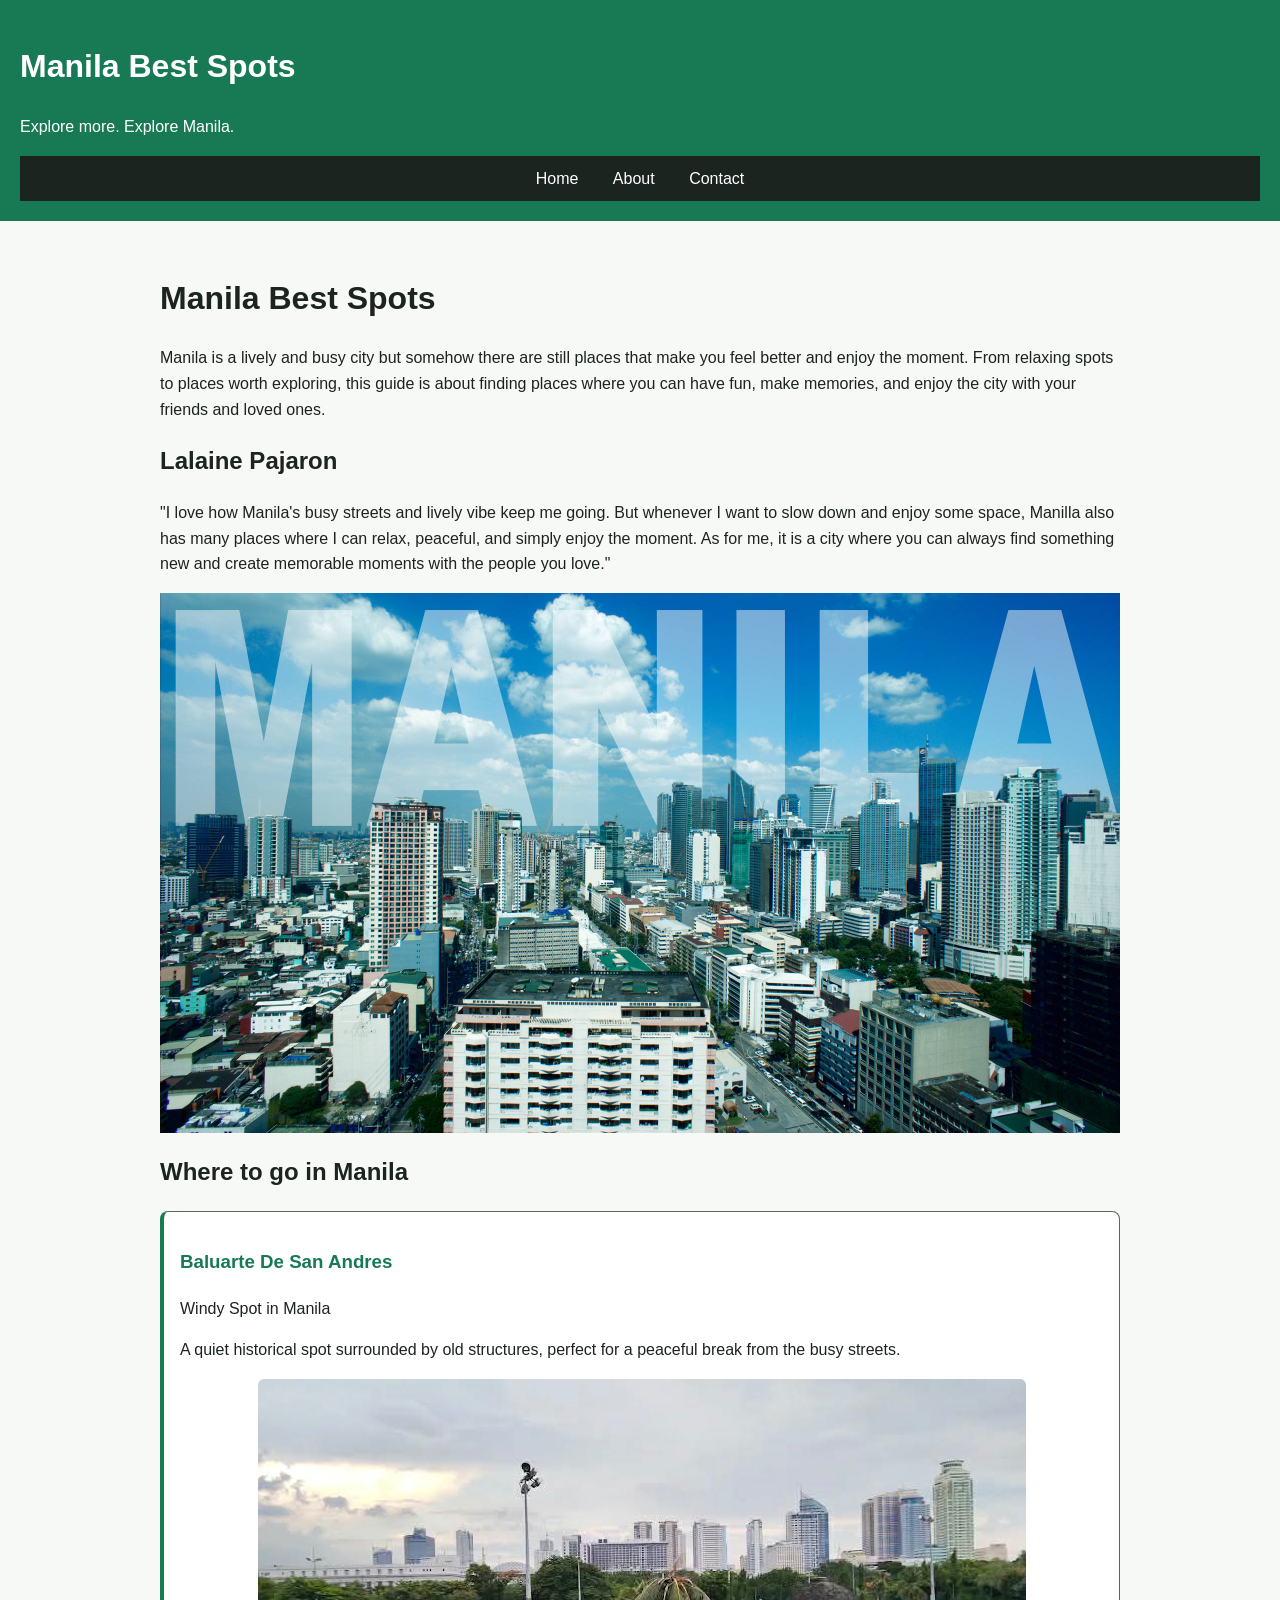
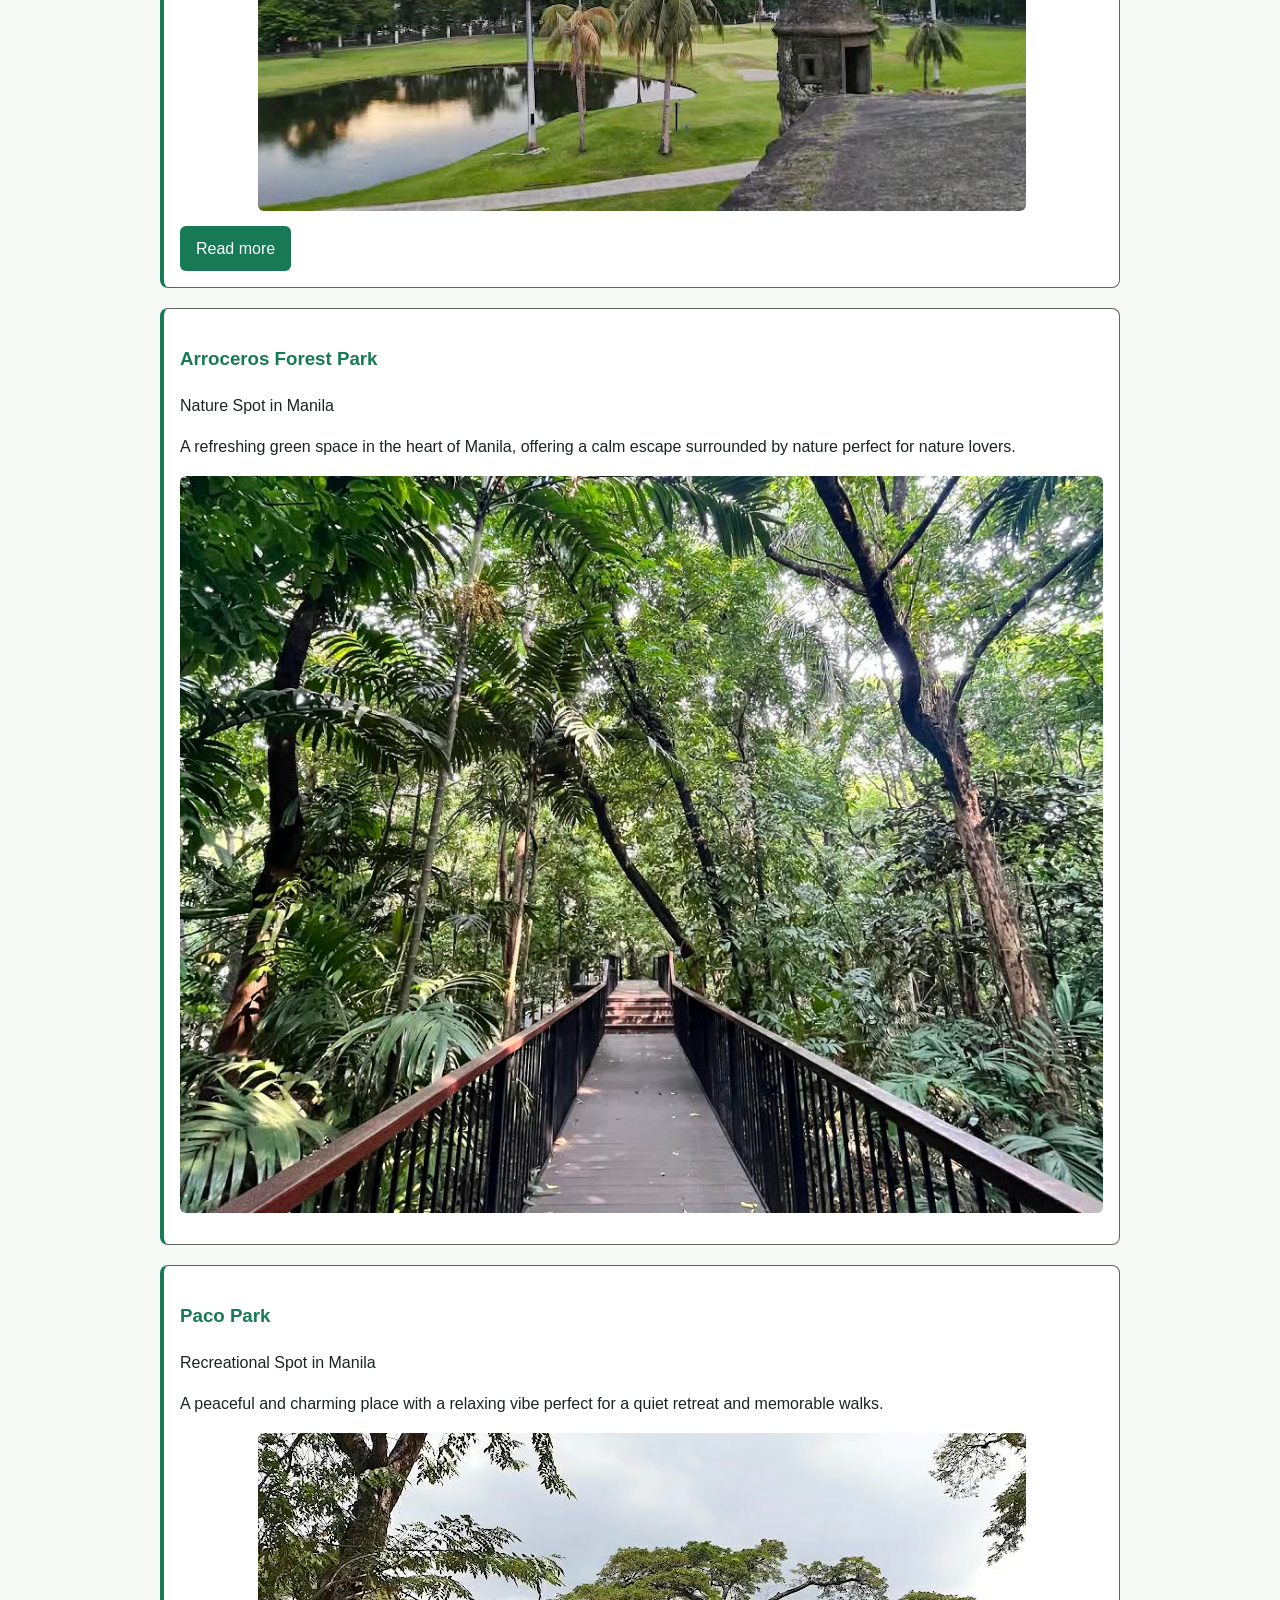
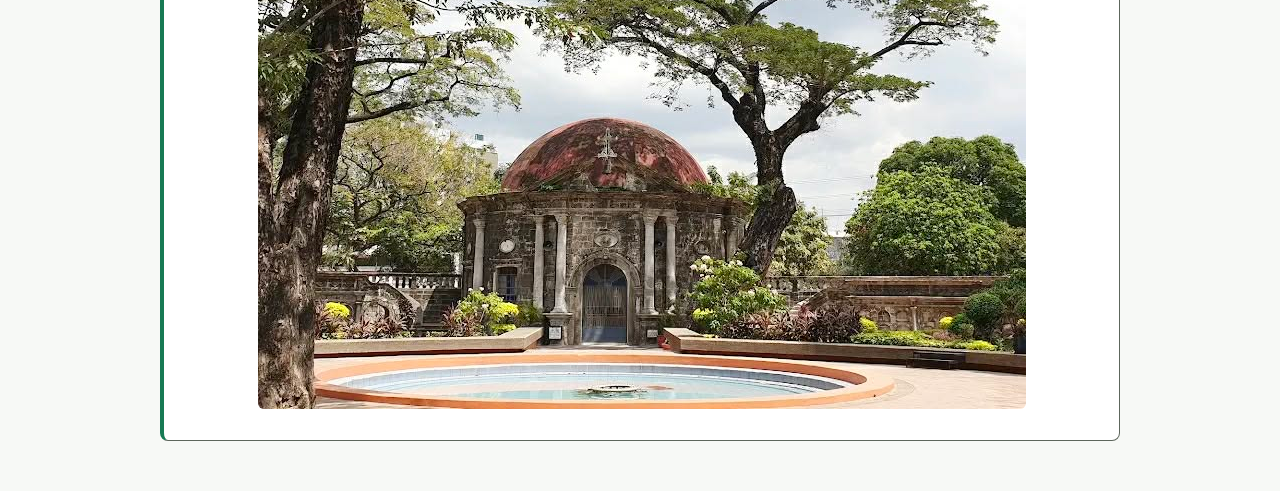
==== index.html @ e19fcac0 "Add stylesheet" ====
<!DOCTYPE html>
<html lang="en">
<head>
    <meta charset="UTF-8">
    <meta name="viewport" content="width=device-width, initial-scale=1.0">
    <title>Intramuros Best Spots</title>

    <link rel="stylesheet" href="style.css">

</head>
<body>

    <header>
     <h1>Manila Best Spots</h1>
     <p>Explore more. Explore Manila.</p>

     <nav>
        <ul>
            <li><a href="index.html">Home</a></li>
            <li><a href="about.html">About</a></li>
            <li><a href="contact.html">Contact</a></li>
        </ul>
     </nav>
    </header>

    <main>

    <h1>Manila Best Spots</h1>
    <p> Manila is a lively and busy city but somehow there are still places that make you feel better and enjoy the moment. From relaxing spots to places worth exploring, this guide is about finding places where you can have fun, make memories, and enjoy the city with your friends and loved ones. </p>

    
    <section>
        <h2>Lalaine Pajaron</h2>
        <p> "I love how Manila's busy streets and lively vibe keep me going. But whenever I want to slow down and enjoy some space, Manilla also has many places where I can relax, peaceful, and simply enjoy the moment. As for me, it is a city where you can always find something new and create memorable moments with the people you love." </p>
         <img src="manila best spots.jpg" alt="Manila Best Spots">
    </section>

    <h2>Where to go in Manila</h2>
    
    <article class="card">
        <h3> Baluarte De San Andres</h3>
        <p> Windy Spot in Manila</p>
        <p> A quiet historical spot surrounded by old structures, perfect for a peaceful break from the busy streets. </p>
        <img src="Baluarte De San Andres.jpg" alt="Baluarte De San Andres">
        
        <a href="places/baluarte-de-san-andres.html" class="button">Read more</a>
    </article>

    <article class="card">
        <h3> Arroceros Forest Park </h3>
        <p> Nature Spot in Manila </p>
        <p> A refreshing green space in the heart of Manila, offering a calm escape surrounded by nature perfect for nature lovers. </p>
        <img src="Arroceros Forest Park.jpg" alt="Arroceros Forest Park">
    </article>

    <article class="card">
        <h3> Paco Park</h3>
        <p> Recreational Spot in Manila </p>
        <p> A peaceful and charming place with a relaxing vibe perfect for a quiet retreat and memorable walks. </p>
        <img src="Paco Park.jpg" alt="Paco Park">
    </article>
    </main>

</body>
</html
---- style.css ----
/* ===== 1. Variables ===== */
:root {
  --brand: #177A54;
  --ink: #1C2420;
  --muted: #5D665C;
  --paper: #F7F9F6;
}


/* ===== 2. Base / reset ===== */
* {
  box-sizing: border-box;
}

body {
  margin: 0;
  font-family: 'Segoe UI', Helvetica, Arial, sans-serif;
  line-height: 1.6;
  color: var(--ink);
  background: var(--paper);
}

img {
  max-width: 100%;
  height: auto;
  display: block;
}


/* ===== 3. Layout regions ===== */
header {
  background: var(--brand);
  color: white;
  padding: 20px;
}

nav {
  background: var(--ink);
}

nav ul {
  list-style: none;
  padding: 0;
  margin: 0;
  text-align: center;
}

nav li {
  display: inline-block;
}

nav a {
  color: white;
  text-decoration: none;
  padding: 10px 15px;
  display: inline-block;
}

nav a:hover {
  background: var(--brand);
}

main {
  max-width: 1000px;
  margin: 0 auto;
  padding: 30px 20px;
}

footer {
  background: var(--ink);
  color: white;
  padding: 20px;
  text-align: center;
}


/* ===== 4. Components ===== */
.card {
  background: white;
  border: 1px solid var(--muted);
  border-left: 4px solid var(--brand);
  border-radius: 8px;
  padding: 16px;
  margin-bottom: 20px;
}

.card h2,
.card h3 {
  color: var(--brand);
}

.card img {
  margin: 15px auto;
  border-radius: 6px;
}

.button {
  display: inline-block;
  background: var(--brand);
  color: white;
  padding: 10px 16px;
  border-radius: 6px;
  text-decoration: none;
}

.button:hover {
  background: var(--ink);
}


/* ===== 5. Utilities ===== */
.text-center {
  text-align: center;
}


/* ===== 6. Accessibility ===== */
a:focus,
button:focus,
input:focus,
textarea:focus,
select:focus {
  outline: 3px solid var(--brand);
  outline-offset: 2px;
}
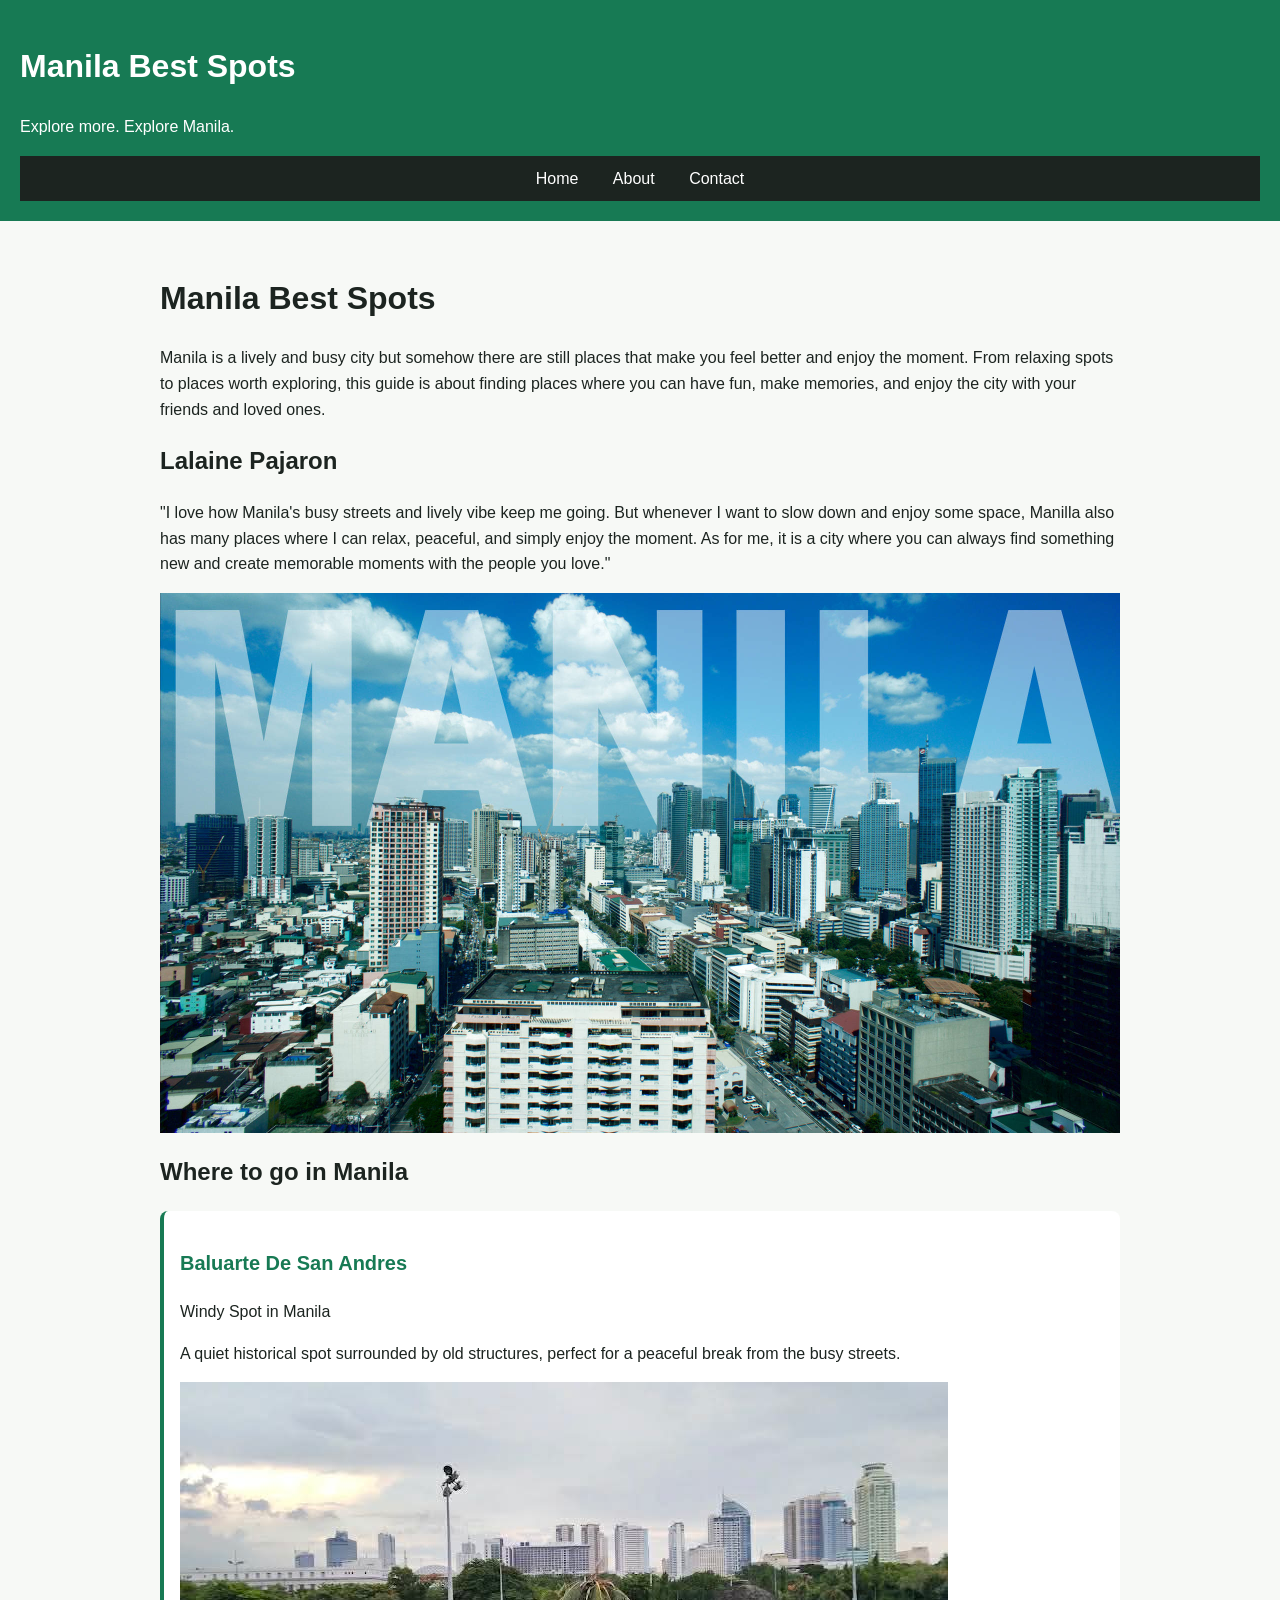
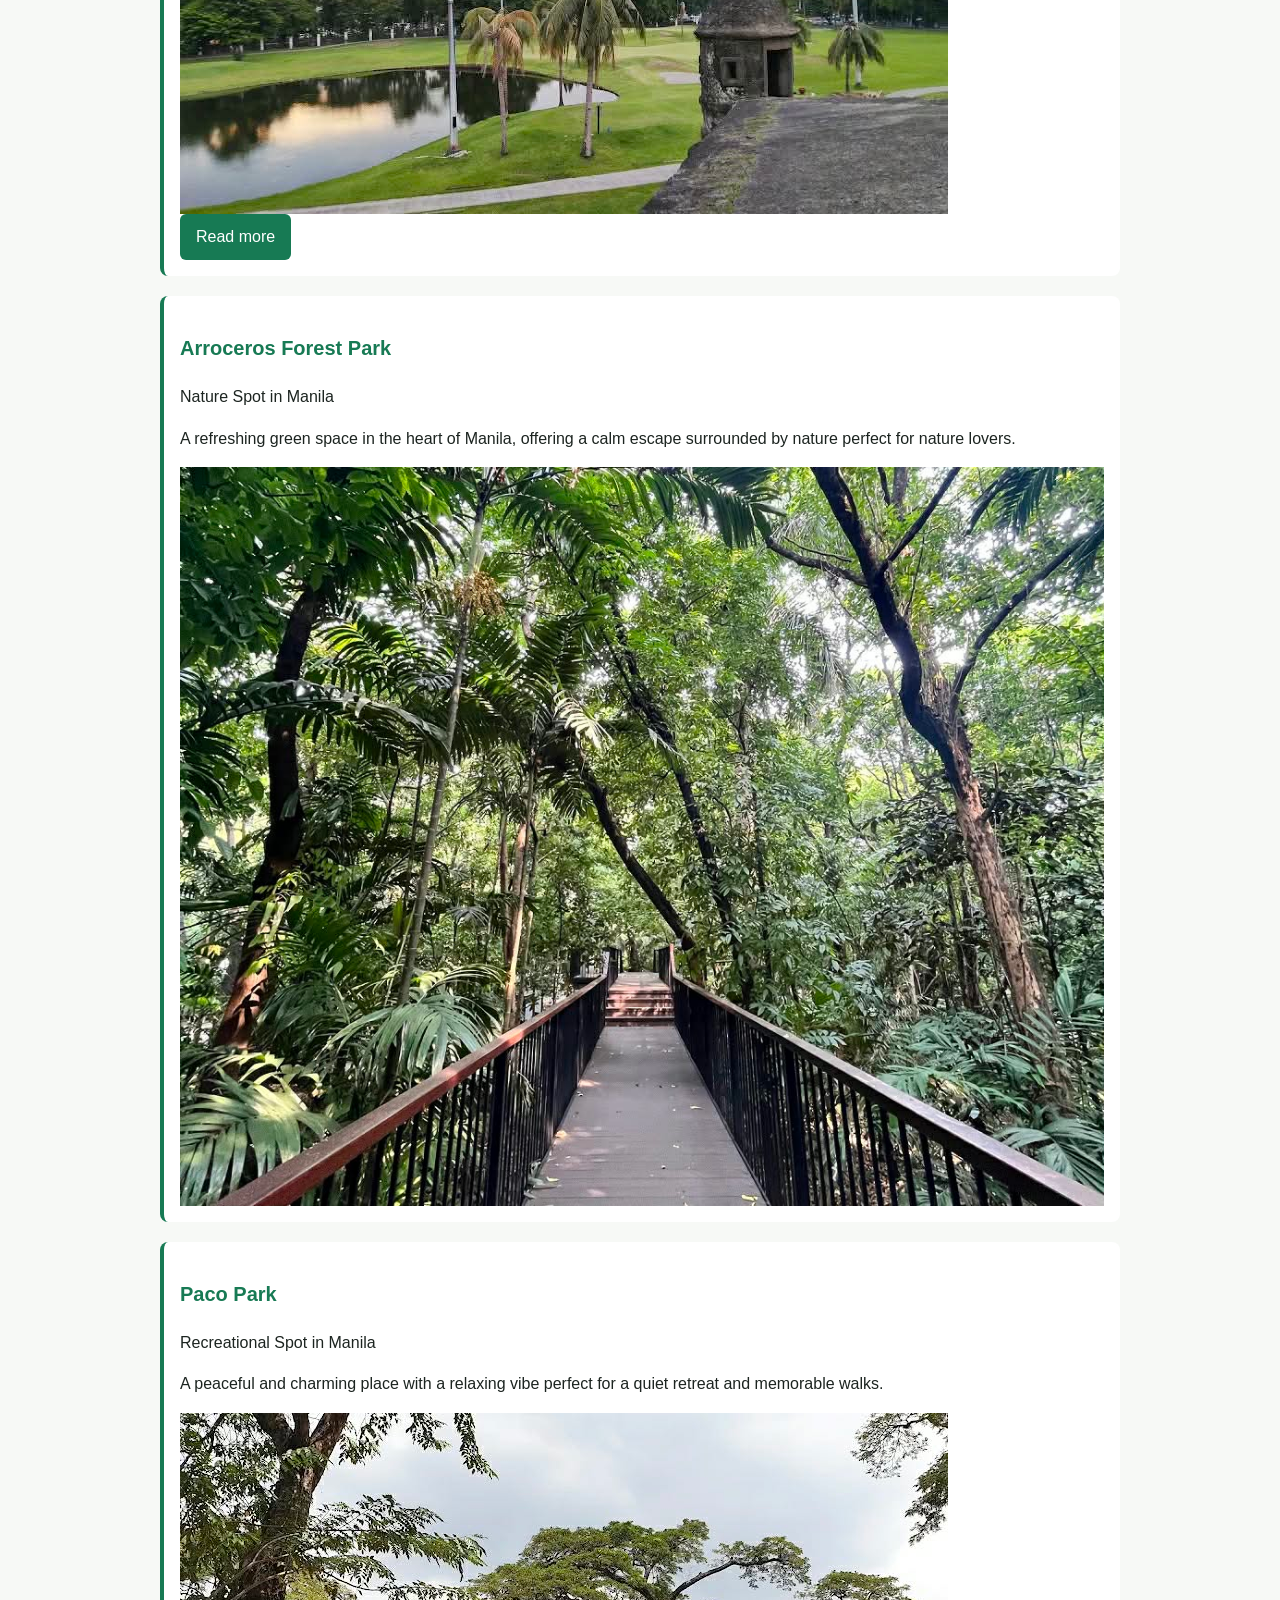
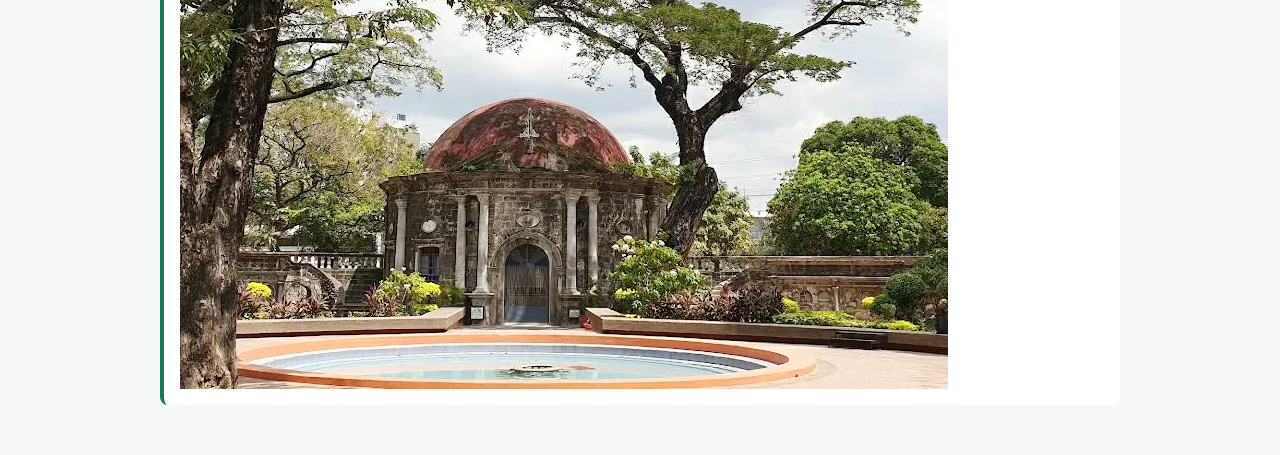
==== commit b0195f7c: "Update place card and contact form" ====
--- a/index.html
+++ b/index.html
@@ -37,7 +37,7 @@
 
     <h2>Where to go in Manila</h2>
     
-    <article class="card">
+    <article class="place-card">
         <h3> Baluarte De San Andres</h3>
         <p> Windy Spot in Manila</p>
         <p> A quiet historical spot surrounded by old structures, perfect for a peaceful break from the busy streets. </p>
@@ -46,14 +46,14 @@
         <a href="places/baluarte-de-san-andres.html" class="button">Read more</a>
     </article>
 
-    <article class="card">
+    <article class="place-card">
         <h3> Arroceros Forest Park </h3>
         <p> Nature Spot in Manila </p>
         <p> A refreshing green space in the heart of Manila, offering a calm escape surrounded by nature perfect for nature lovers. </p>
         <img src="Arroceros Forest Park.jpg" alt="Arroceros Forest Park">
     </article>
 
-    <article class="card">
+    <article class="place-card">
         <h3> Paco Park</h3>
         <p> Recreational Spot in Manila </p>
         <p> A peaceful and charming place with a relaxing vibe perfect for a quiet retreat and memorable walks. </p>
--- a/style.css
+++ b/style.css
@@ -113,7 +113,6 @@
   text-align: center;
 }
 
-
 /* ===== 6. Accessibility ===== */
 a:focus,
 button:focus,
@@ -122,4 +121,55 @@
 select:focus {
   outline: 3px solid var(--brand);
   outline-offset: 2px;
+}
+
+/* ===== Place Cards ===== */
+
+.place-card {
+  background: white;
+  border-radius: 8px;
+  padding: 16px;
+  border-left: 4px solid var(--brand);
+  margin-bottom: 20px;
+}
+
+.place-card h2,
+.place-card h3 {
+  font-size: 20px;
+  color: var(--brand);
+}
+
+/* ===== Contact Form ===== */
+
+fieldset {
+  padding: 20px;
+  border-radius: 8px;
+}
+
+legend {
+  color: var(--brand);
+  font-weight: bold;
+  font-size: 20px;
+}
+
+input,
+textarea {
+  padding: 10px;
+}
+
+button[type="submit"] {
+  background: var(--brand);
+  color: white;
+  padding: 10px 16px;
+  border: none;
+  cursor: pointer;
+}
+
+/* ===== Focus State ===== */
+
+input:focus,
+textarea:focus,
+select:focus {
+  outline: 3px solid var(--brand);
+  outline-offset: 2px;
 }
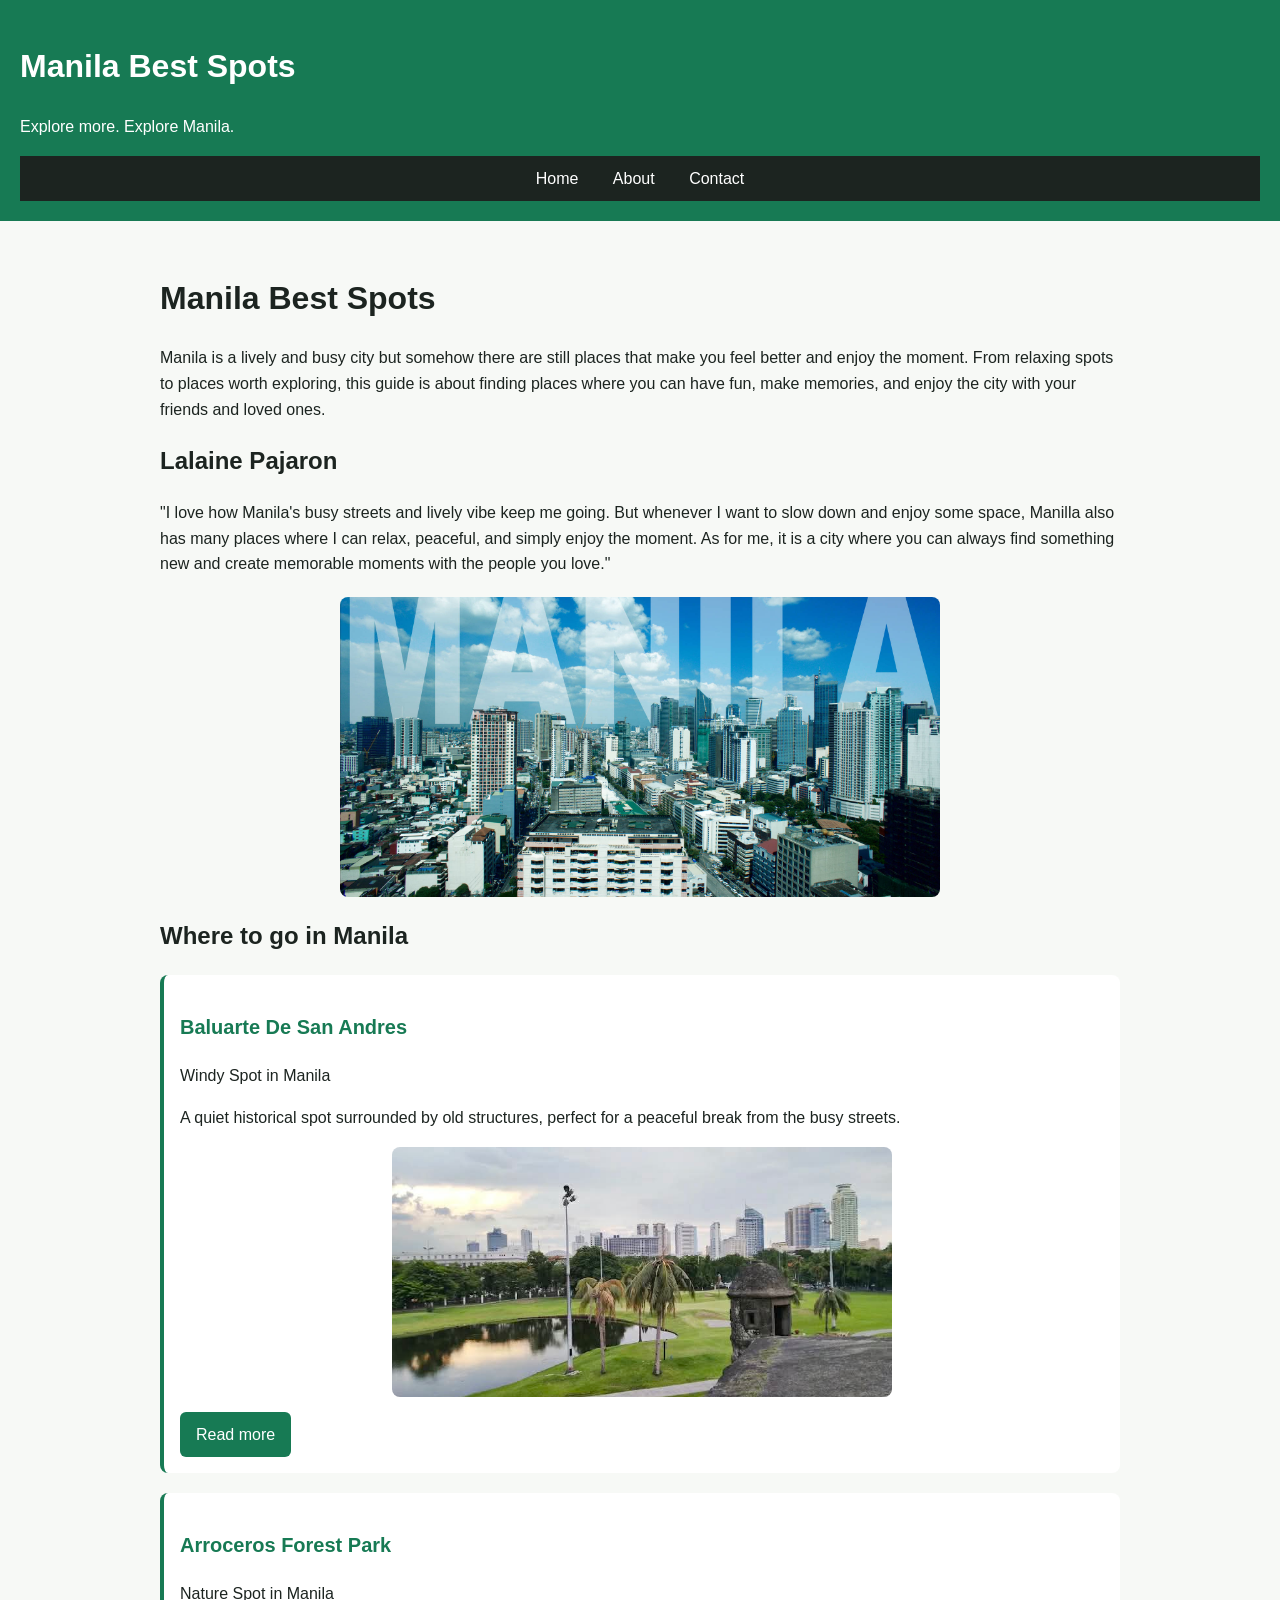
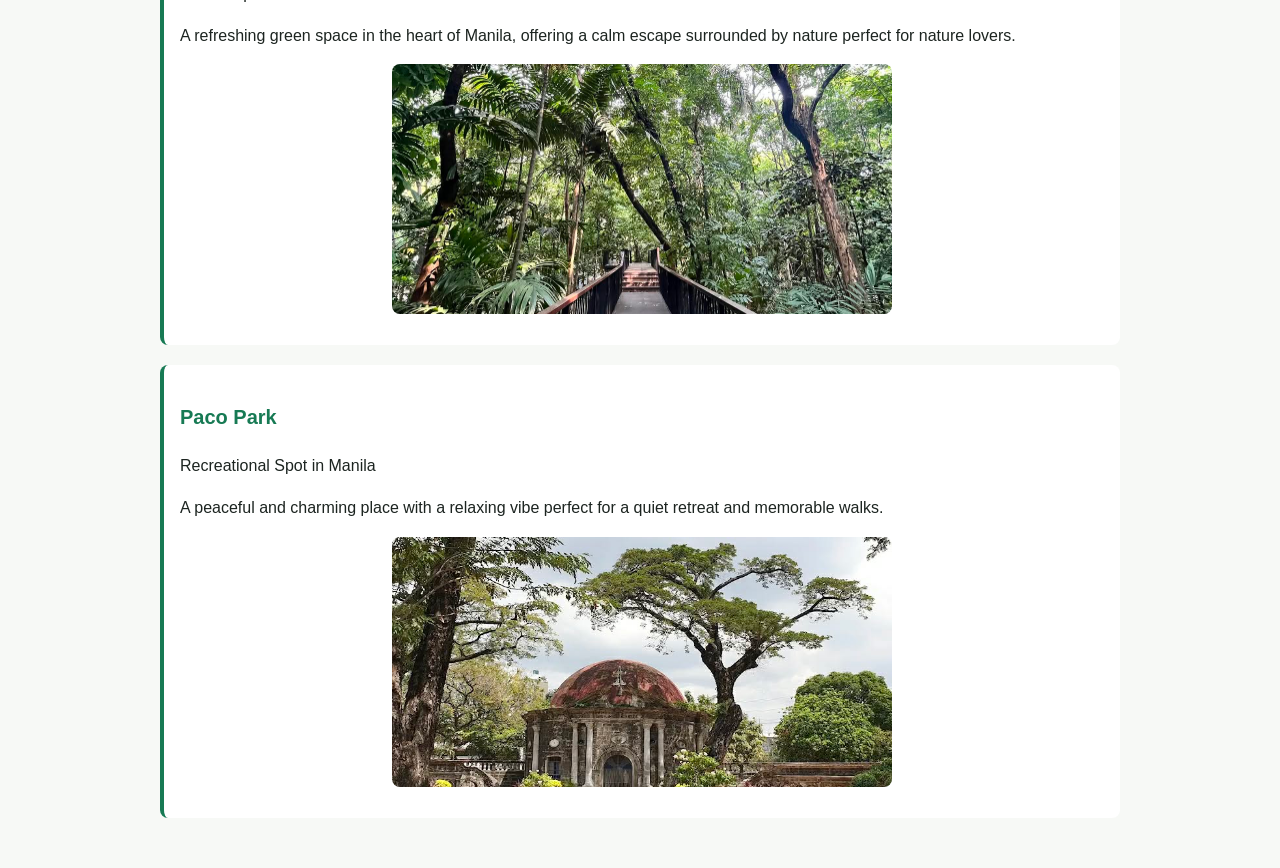
==== commit 72c46031: "Update image style" ====
--- a/index.html
+++ b/index.html
@@ -32,7 +32,7 @@
     <section>
         <h2>Lalaine Pajaron</h2>
         <p> "I love how Manila's busy streets and lively vibe keep me going. But whenever I want to slow down and enjoy some space, Manilla also has many places where I can relax, peaceful, and simply enjoy the moment. As for me, it is a city where you can always find something new and create memorable moments with the people you love." </p>
-         <img src="manila best spots.jpg" alt="Manila Best Spots">
+         <img src="manila best spots.jpg" alt="Manila Best Spots" class="main-picture">
     </section>
 
     <h2>Where to go in Manila</h2>
--- a/style.css
+++ b/style.css
@@ -26,6 +26,15 @@
   display: block;
 }
 
+.main-picture {
+    width: 100%;
+    max-width: 600px;
+    height: 300px;
+    object-fit: cover;
+    margin: 20px auto;
+    border-radius: 8px;
+
+}
 
 /* ===== 3. Layout regions ===== */
 header {
@@ -139,6 +148,16 @@
   color: var(--brand);
 }
 
+.place-card img {
+    width: 100%;
+    max-width: 500px;
+    height: 250px;
+    object-fit: cover;
+    display: block;
+    margin: 15px auto;
+    border-radius: 8px;
+}
+
 /* ===== Contact Form ===== */
 
 fieldset {
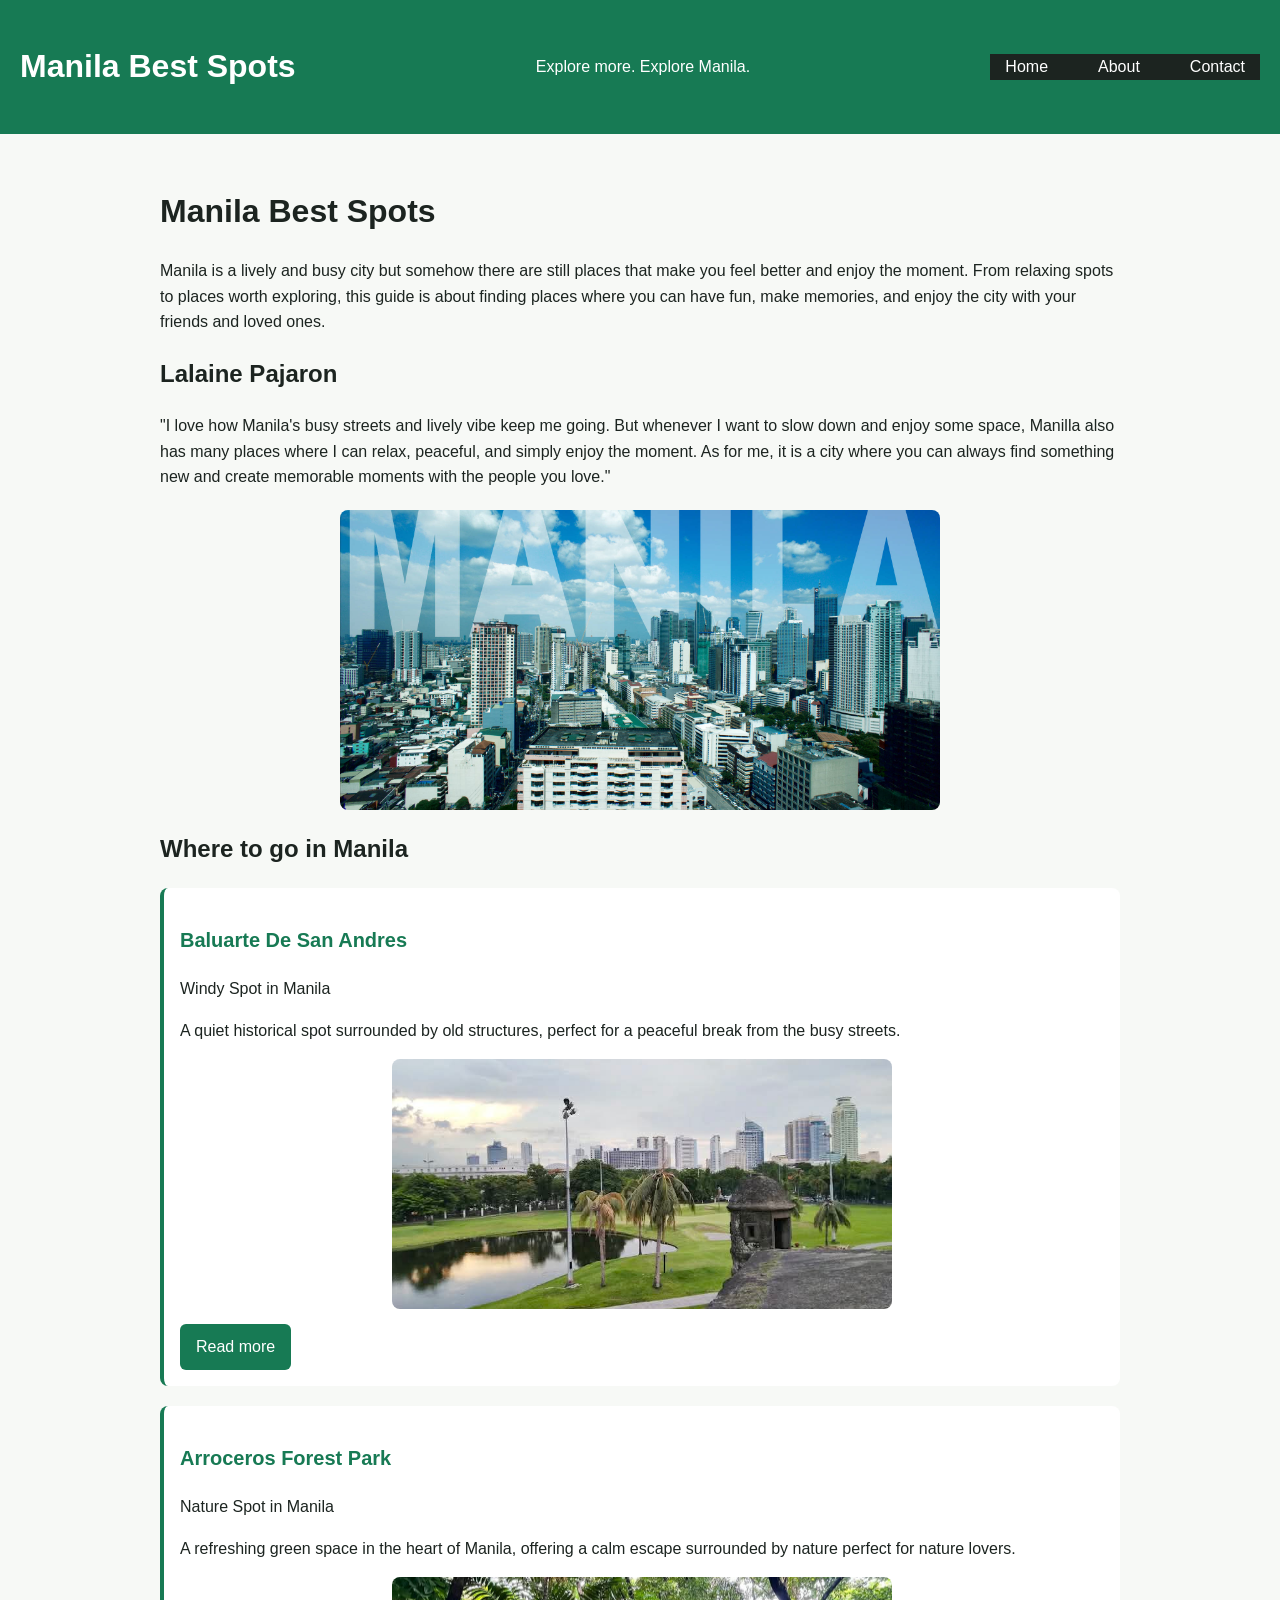
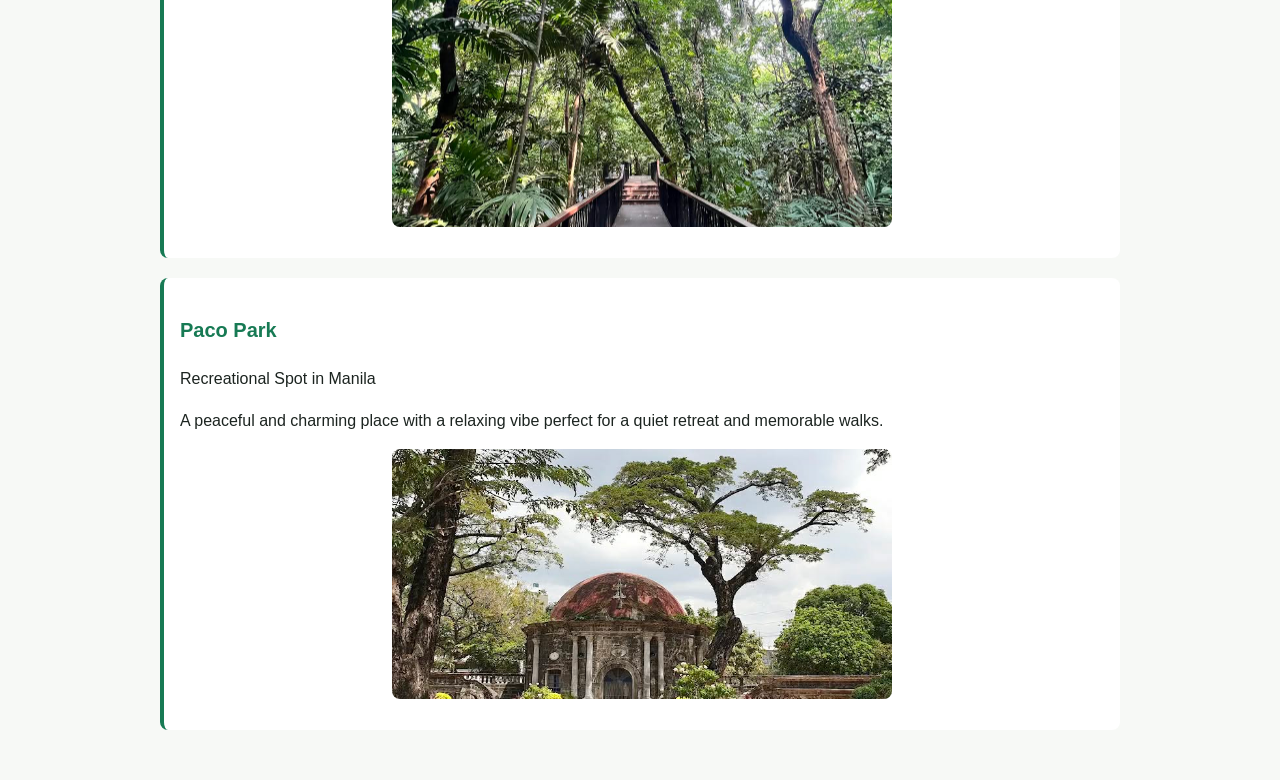
==== commit 9e92dc86: "Update page" ====
--- a/index.html
+++ b/index.html
@@ -10,7 +10,7 @@
 </head>
 <body>
 
-    <header>
+    <header class="site-header">
      <h1>Manila Best Spots</h1>
      <p>Explore more. Explore Manila.</p>
 
--- a/style.css
+++ b/style.css
@@ -43,6 +43,17 @@
   padding: 20px;
 }
 
+.site-header {
+    display: flex;
+    justify-content: space-between;
+    align-items: center;
+}
+
+.site-header nav ul {
+    display: flex;
+    gap: 20px;
+}
+
 nav {
   background: var(--ink);
 }
@@ -54,15 +65,10 @@
   text-align: center;
 }
 
-nav li {
-  display: inline-block;
-}
-
 nav a {
   color: white;
   text-decoration: none;
   padding: 10px 15px;
-  display: inline-block;
 }
 
 nav a:hover {
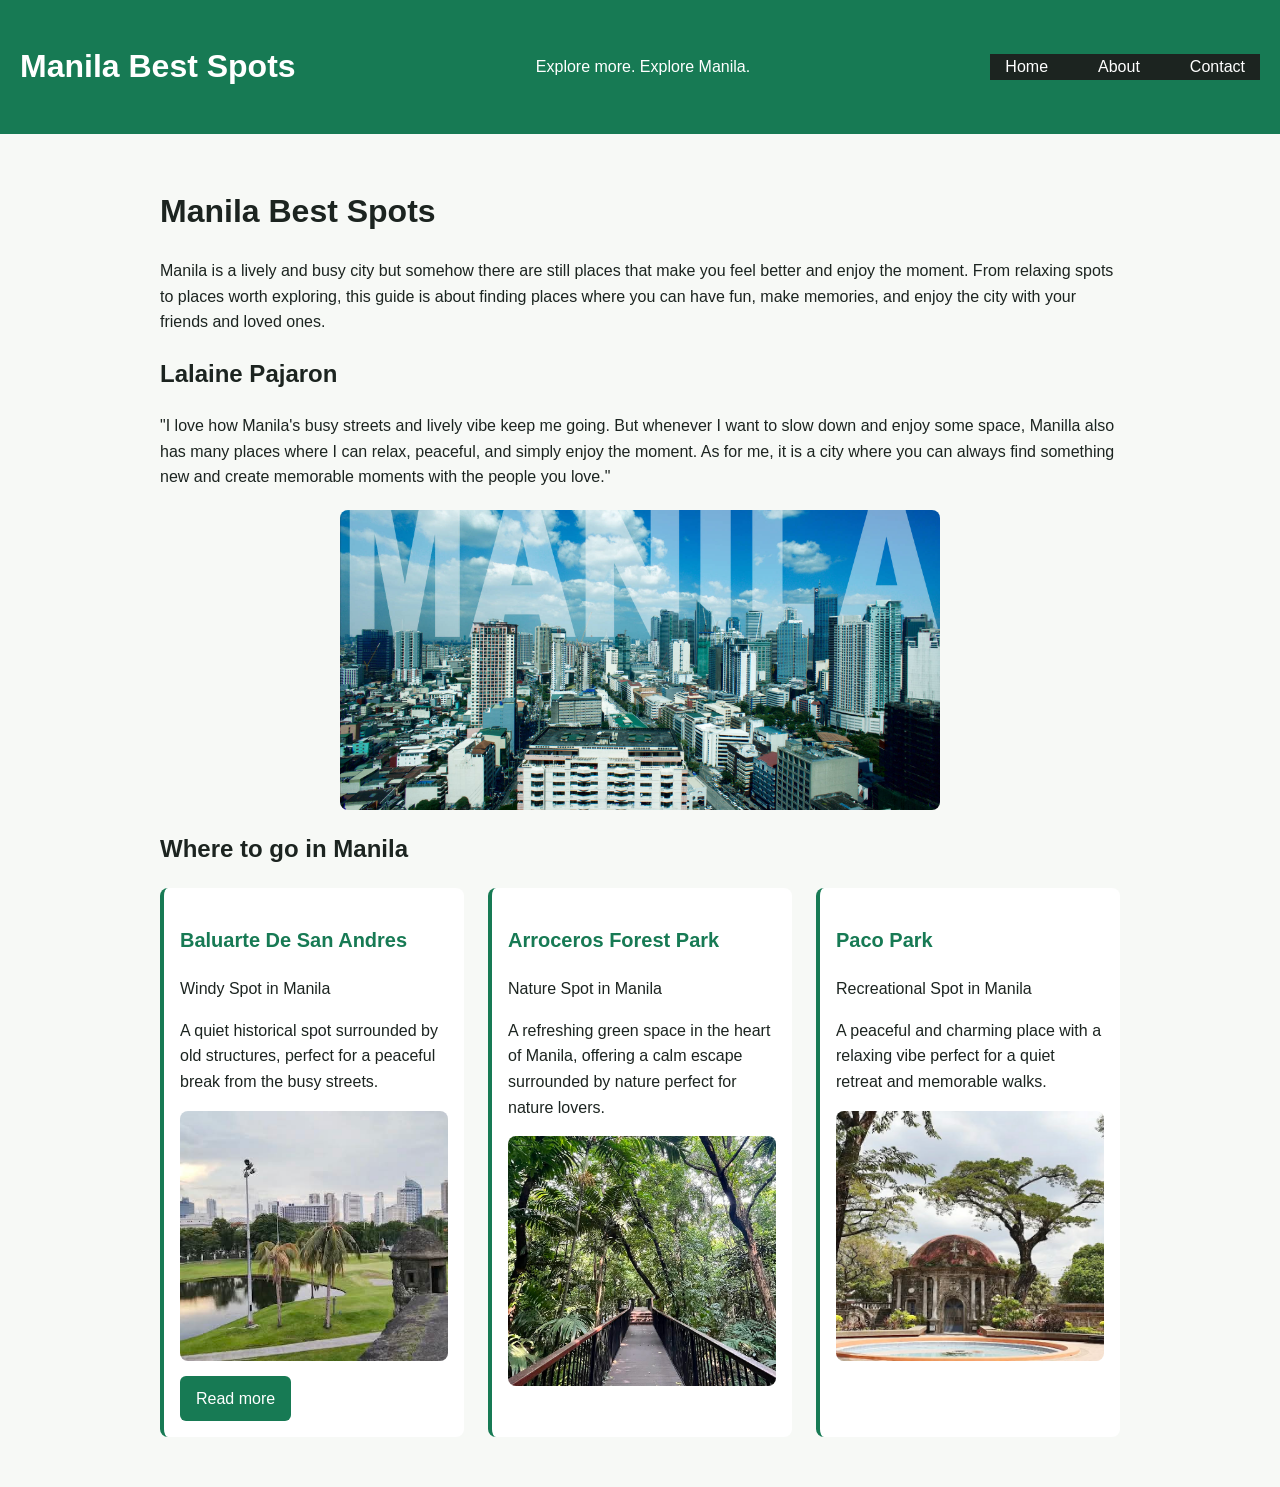
==== commit a44c77d3: "Update page" ====
--- a/index.html
+++ b/index.html
@@ -37,6 +37,8 @@
 
     <h2>Where to go in Manila</h2>
     
+    <div class="place-grid">
+
     <article class="place-card">
         <h3> Baluarte De San Andres</h3>
         <p> Windy Spot in Manila</p>
@@ -59,6 +61,7 @@
         <p> A peaceful and charming place with a relaxing vibe perfect for a quiet retreat and memorable walks. </p>
         <img src="Paco Park.jpg" alt="Paco Park">
     </article>
+    </div>
     </main>
 
 </body>
--- a/style.css
+++ b/style.css
@@ -140,12 +140,19 @@
 
 /* ===== Place Cards ===== */
 
+.place-grid {
+    display: flex;
+    flex-wrap: wrap;
+    gap: 24px;
+}
+
 .place-card {
   background: white;
   border-radius: 8px;
   padding: 16px;
   border-left: 4px solid var(--brand);
   margin-bottom: 20px;
+   flex: 1 1 240px;
 }
 
 .place-card h2,
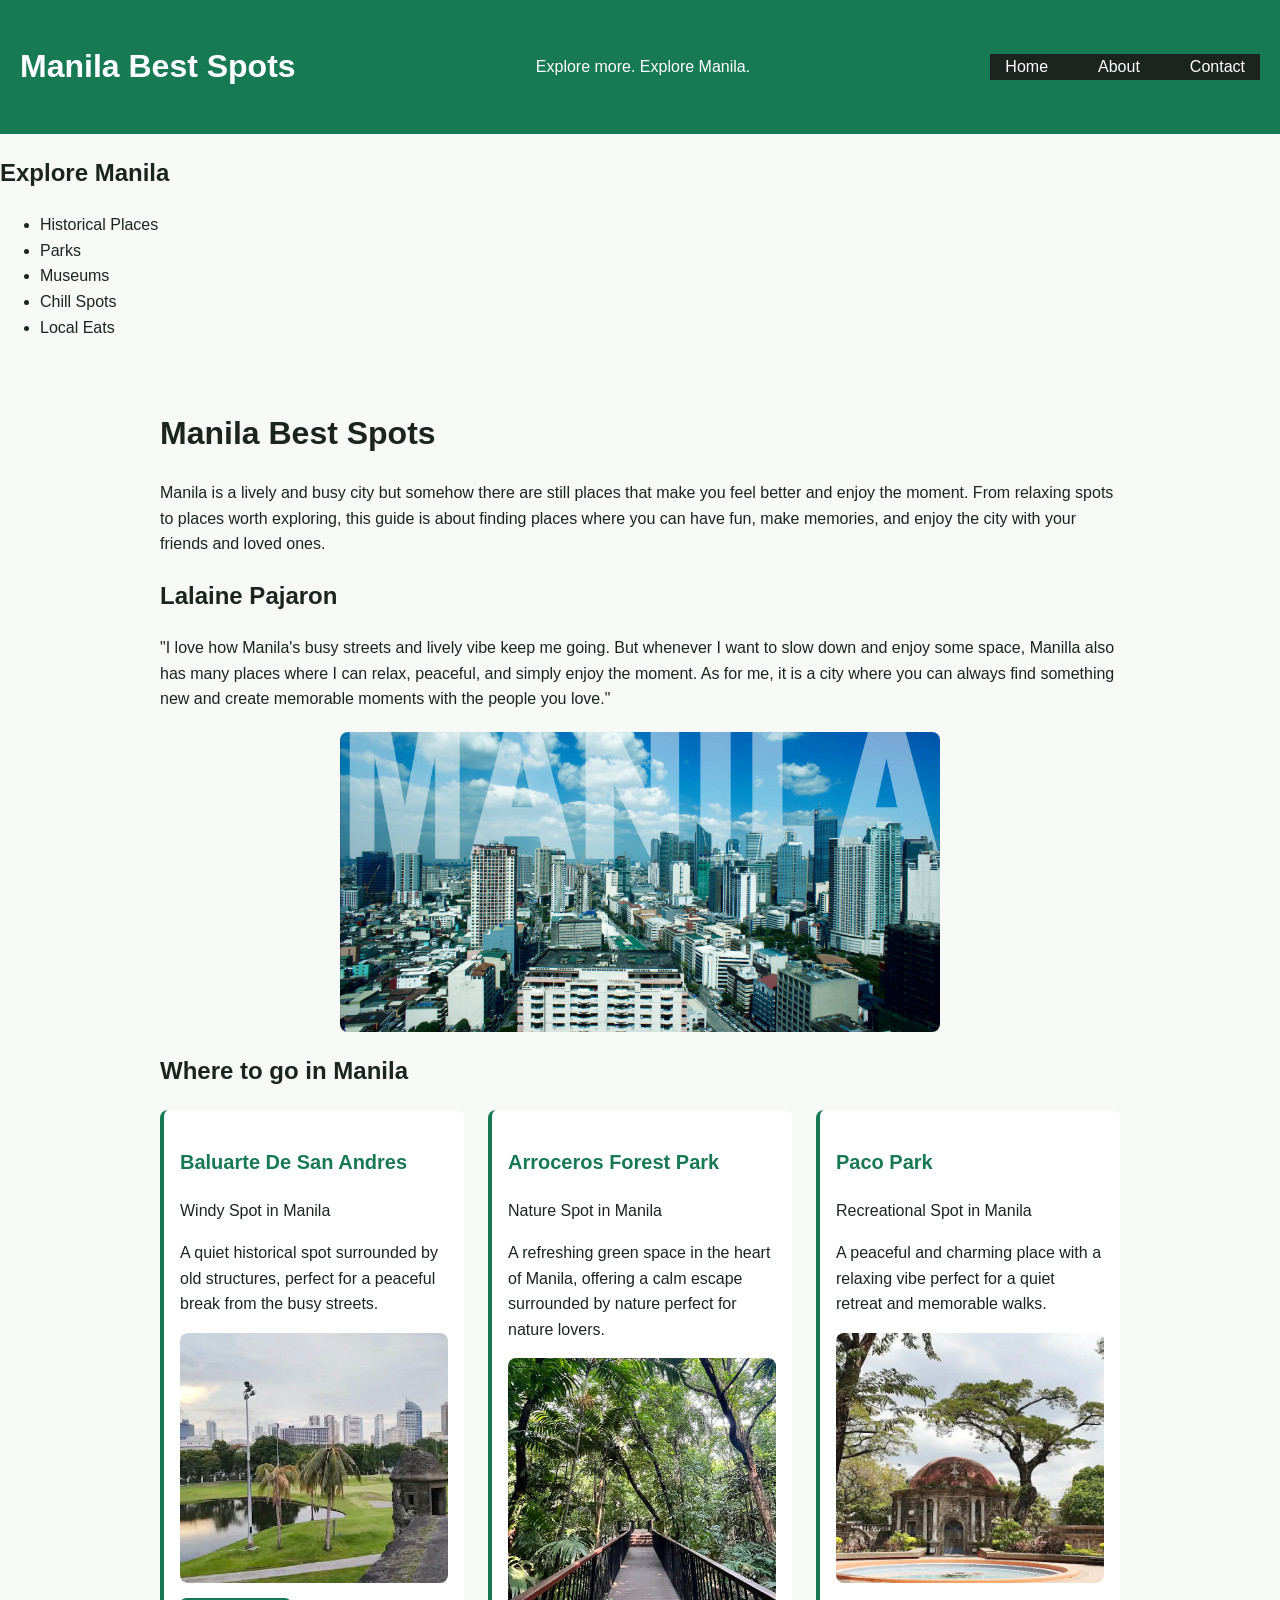
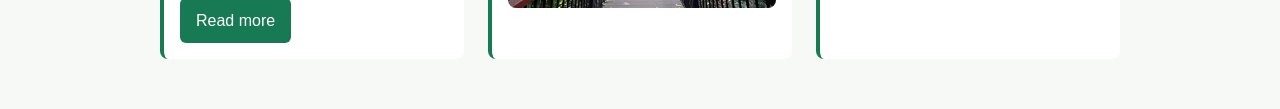
==== commit a942e00a: "Add sidebar" ====
--- a/index.html
+++ b/index.html
@@ -22,6 +22,17 @@
         </ul>
      </nav>
     </header>
+    
+<aside>
+    <h2>Explore Manila</h2>
+    <ul>
+        <li>Historical Places</li>
+        <li>Parks</li>
+        <li>Museums</li>
+        <li>Chill Spots</li>
+        <li>Local Eats</li>
+    </ul>
+</aside>
 
     <main>
 
--- a/style.css
+++ b/style.css
@@ -204,4 +204,40 @@
 select:focus {
   outline: 3px solid var(--brand);
   outline-offset: 2px;
+}
+
+.page {
+    display: grid;
+    grid-template-columns: 1fr;
+    grid-template-areas:
+        "masthead"
+        "side"
+        "main"
+        "foot";
+}
+
+header {
+    grid-area: masthead;
+}
+
+aside {
+    grid-area: side;
+}
+
+main {
+    grid-area: main;
+}
+
+footer {
+    grid-area: foot;
+}
+
+@media (min-width: 700px) {
+    .page {
+        grid-template-columns: 220px 1fr;
+        grid-template-areas:
+            "masthead masthead"
+            "side main"
+            "foot foot";
+    }
 }
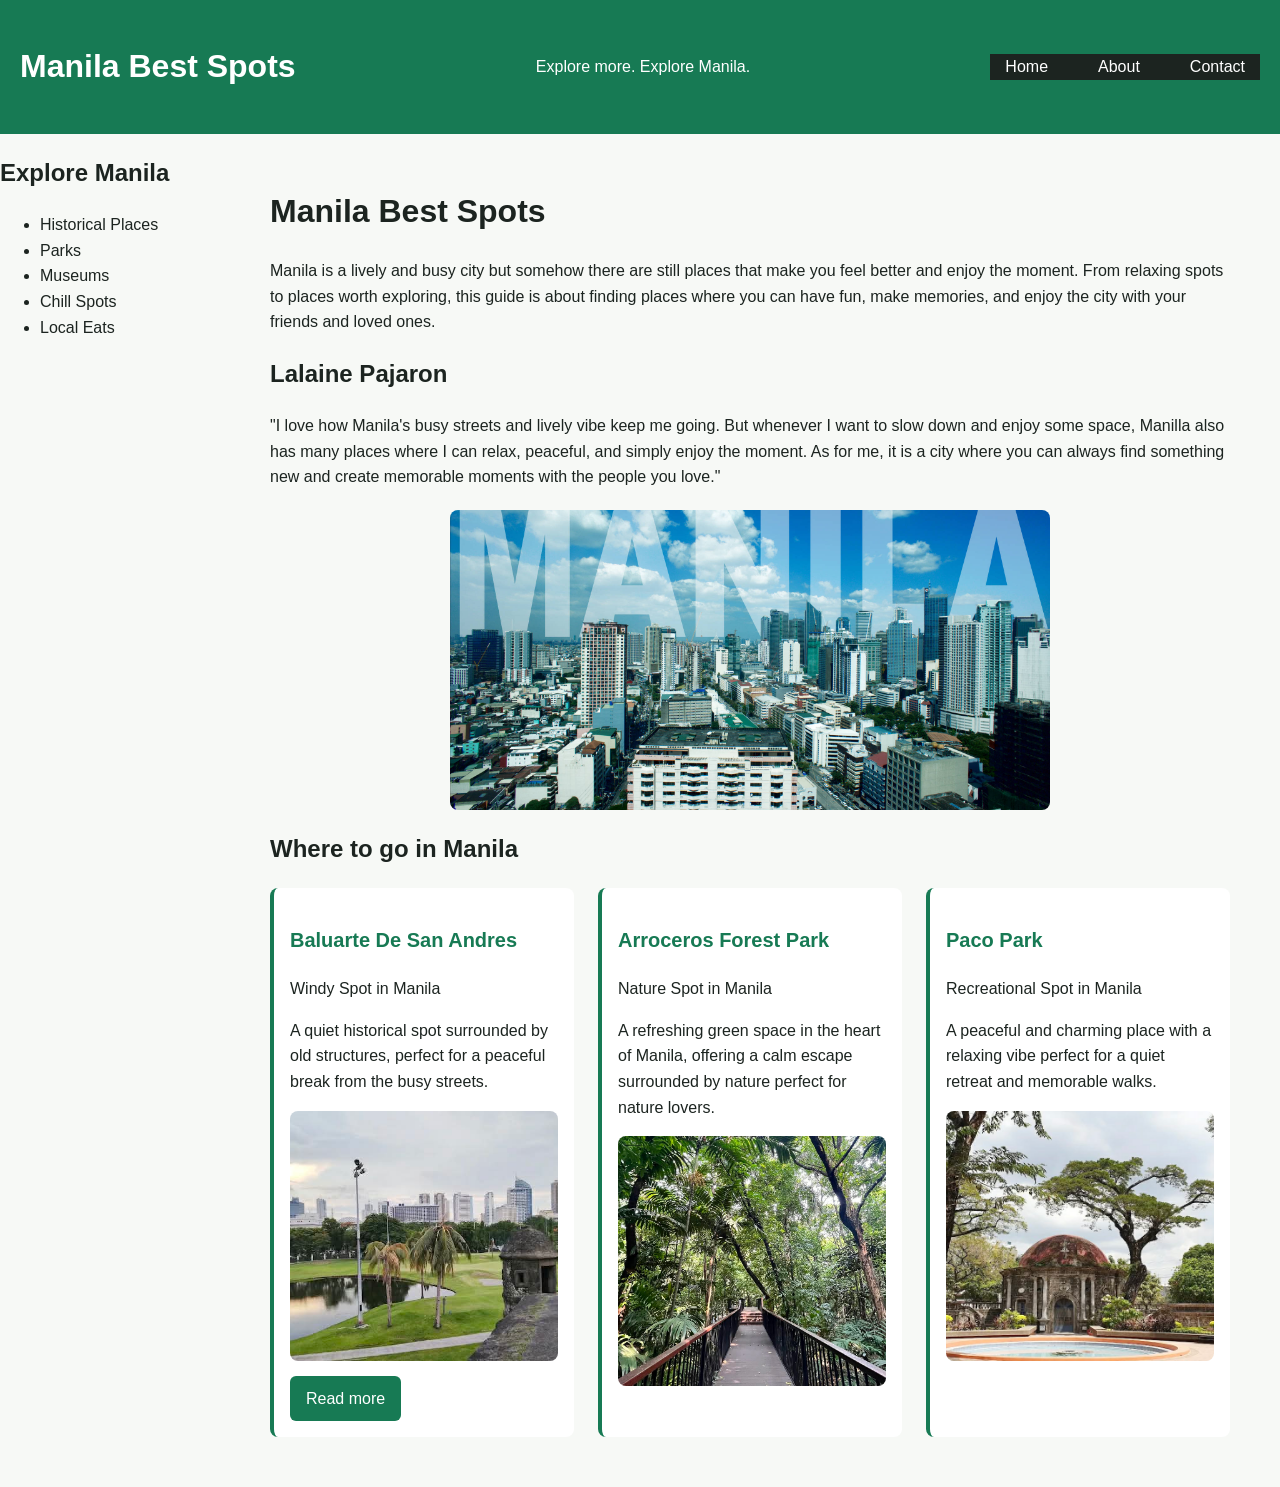
==== commit 366852ec: "Update page" ====
--- a/index.html
+++ b/index.html
@@ -9,6 +9,8 @@
 
 </head>
 <body>
+
+<div class="page">
 
     <header class="site-header">
      <h1>Manila Best Spots</h1>
@@ -74,6 +76,7 @@
     </article>
     </div>
     </main>
+</div>
 
 </body>
 </html
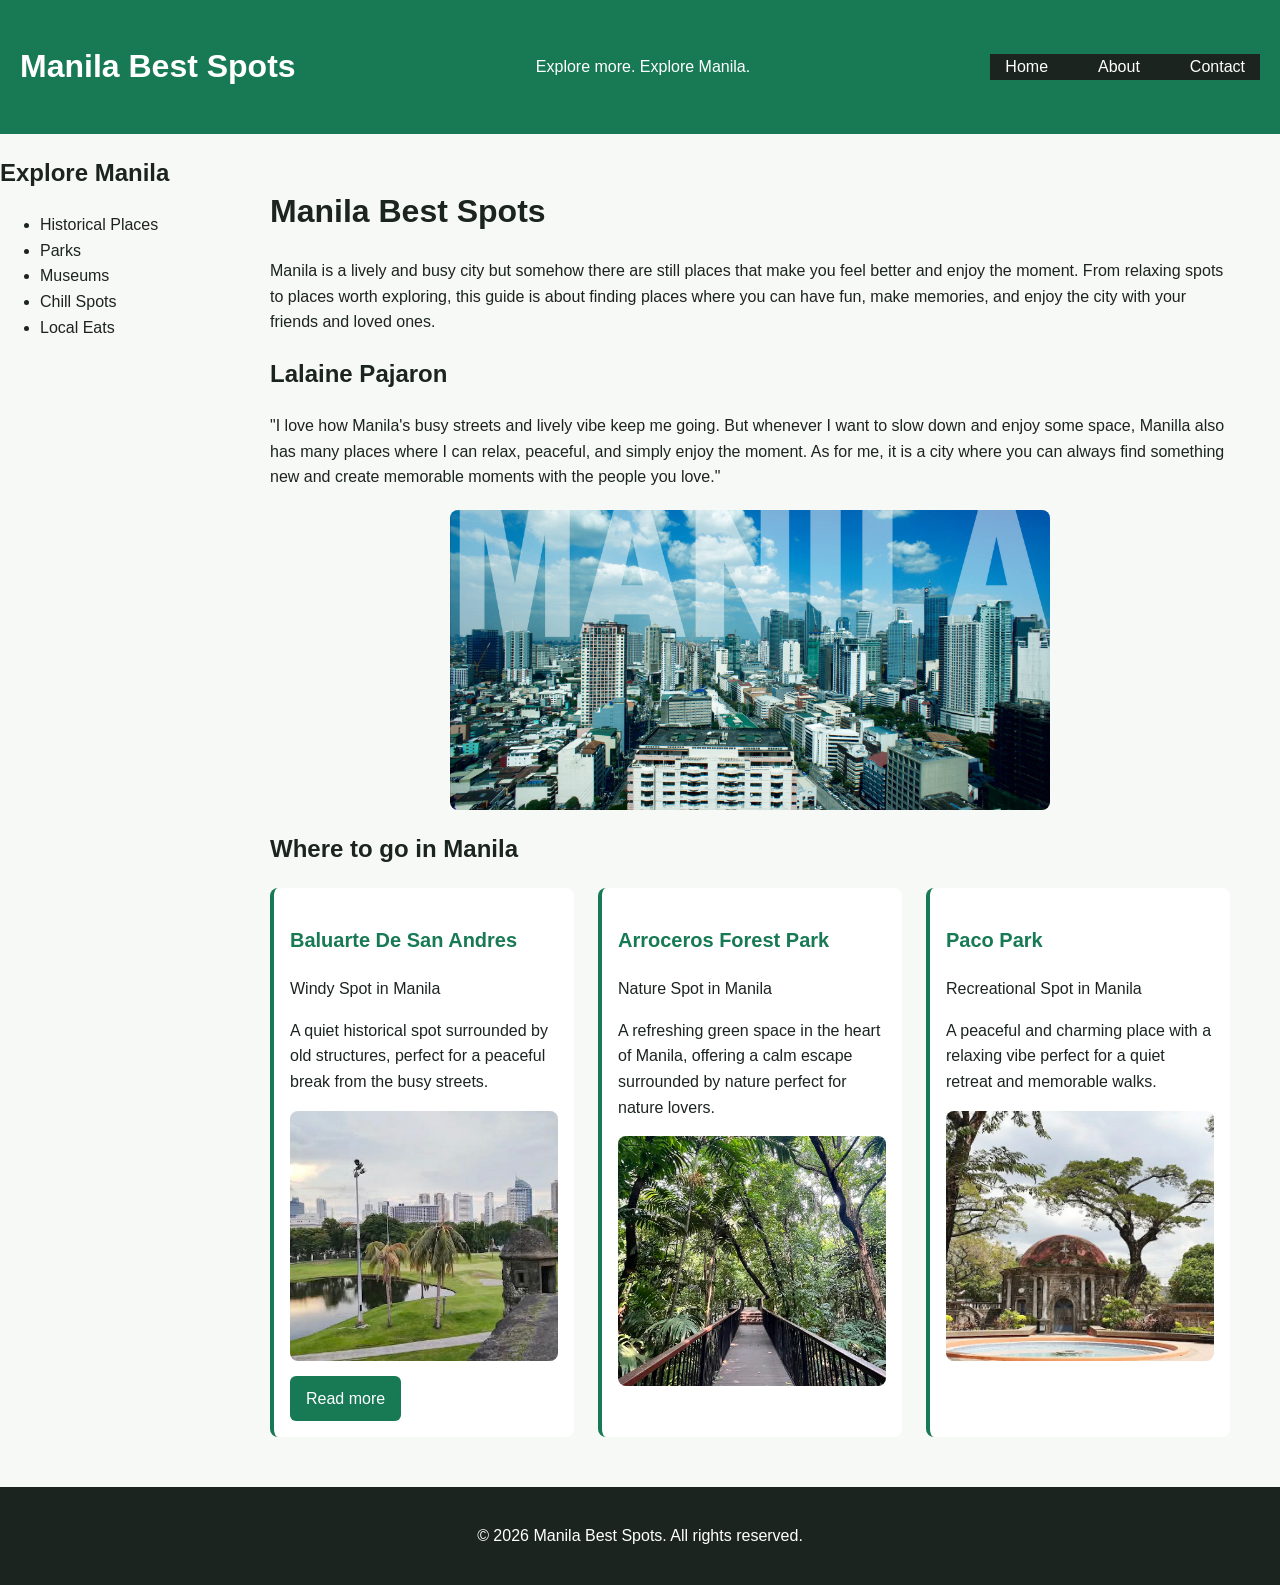
==== commit b0b6cca7: "Add footer" ====
--- a/index.html
+++ b/index.html
@@ -76,6 +76,11 @@
     </article>
     </div>
     </main>
+
+    <footer>
+        <p>&copy; 2026 Manila Best Spots. All rights reserved.</p>
+      </footer>
+
 </div>
 
 </body>
